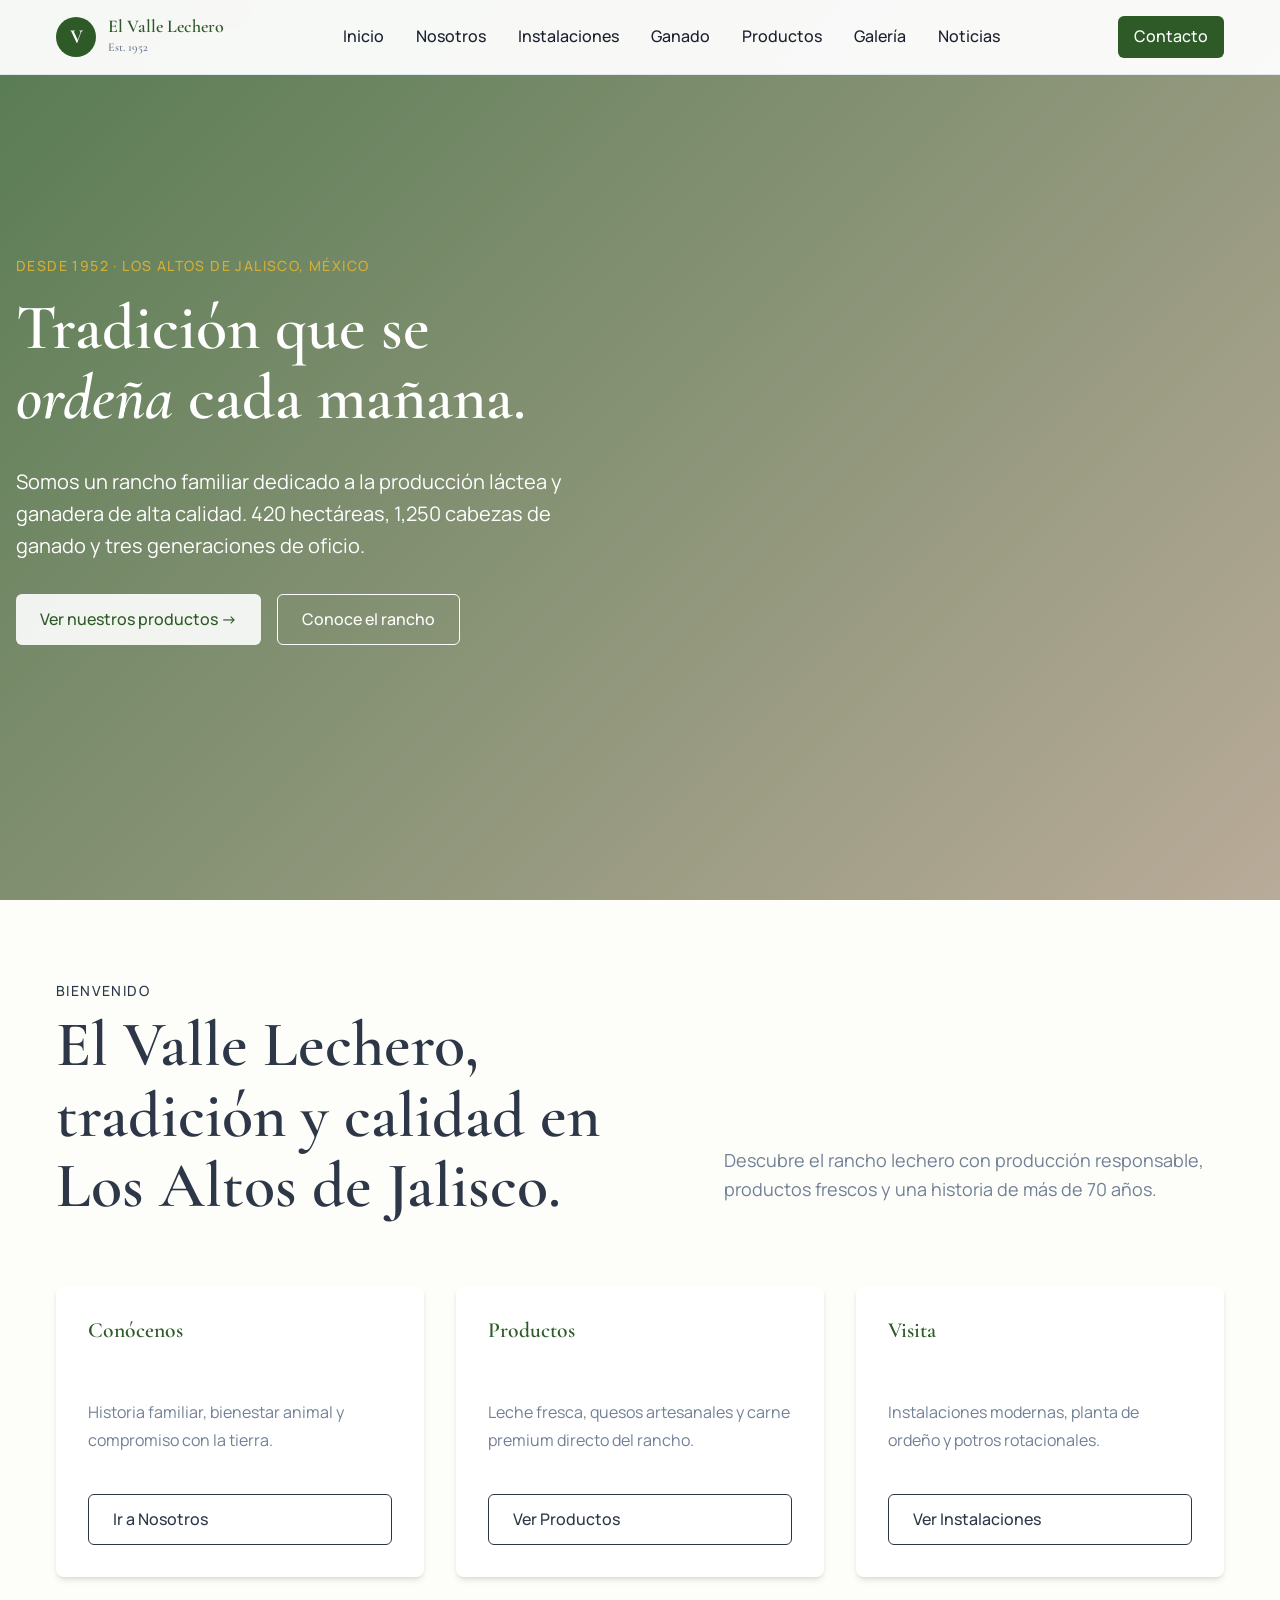
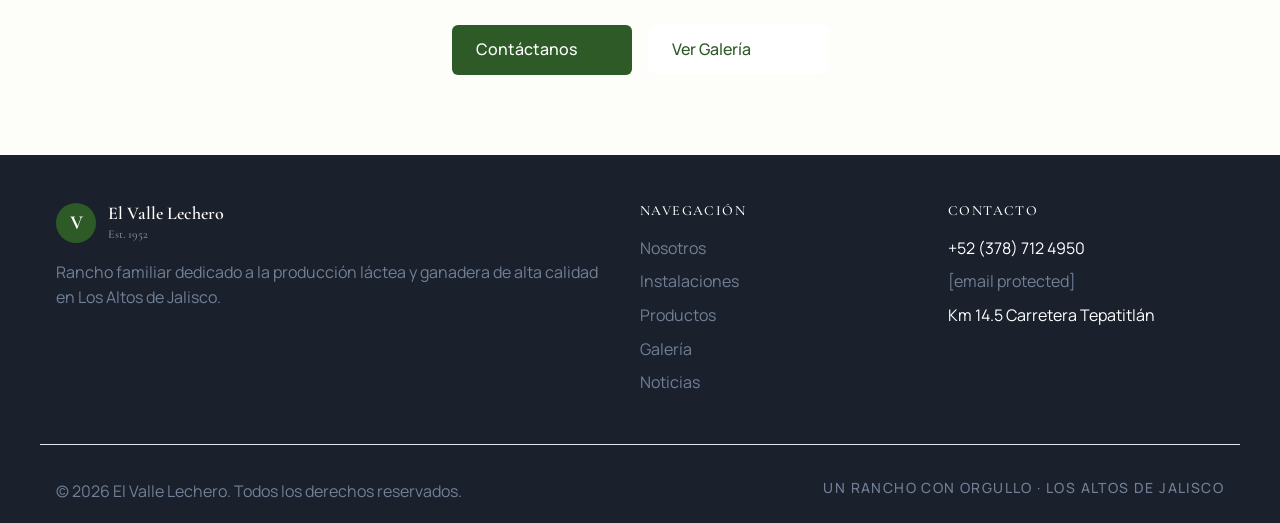
==== index.html @ 0d09d8d4 "Mi primer commit" ====
<!DOCTYPE html>
<html lang="es">
<head>
  <meta charset="UTF-8" />
  <meta name="viewport" content="width=device-width, initial-scale=1.0" />
  <title>El Valle Lechero — Rancho Lechero y Ganadero | Los Altos de Jalisco</title>
  <meta name="description" content="El Valle Lechero · Tradición ganadera y producción láctea de calidad desde 1952. Leche fresca, quesos artesanales y carne premium en Los Altos de Jalisco." />
  <link rel="preconnect" href="https://fonts.googleapis.com" />
  <link rel="preconnect" href="https://fonts.gstatic.com" crossorigin />
  <link href="https://fonts.googleapis.com/css2?family=Cormorant+Garamond:ital,wght@0,400;0,500;0,600;0,700;1,400&family=Manrope:wght@300;400;500;600;700&display=swap" rel="stylesheet" />
  <link rel="stylesheet" href="style.css" />
</head>
<body>
  <!-- ========== NAVBAR ========== -->
  <header class="nav" id="navbar">
    <div class="nav__container">
      <a href="index.html" class="nav__logo" aria-label="Inicio El Valle Lechero">
        <span class="nav__logo-mark">V</span>
        <span class="nav__logo-text">
          <span class="nav__logo-name">El Valle Lechero</span>
          <span class="nav__logo-since">Est. 1952</span>
        </span>
      </a>

      <nav class="nav__links" aria-label="Navegación principal">
        <a href="index.html">Inicio</a>
        <a href="nosotros.html">Nosotros</a>
        <a href="instalaciones.html">Instalaciones</a>
        <a href="ganado.html">Ganado</a>
        <a href="productos.html">Productos</a>
        <a href="galeria.html">Galería</a>
        <a href="blog.html">Noticias</a>
      </nav>

      <a href="contacto.html" class="nav__cta">Contacto</a>

      <button class="nav__toggle" id="navToggle" aria-label="Abrir menú" aria-expanded="false">
        <span></span><span></span><span></span>
      </button>
    </div>

    <div class="nav__mobile" id="navMobile">
      <a href="index.html">Inicio</a>
      <a href="nosotros.html">Nosotros</a>
      <a href="instalaciones.html">Instalaciones</a>
      <a href="ganado.html">Ganado</a>
      <a href="productos.html">Productos</a>
      <a href="galeria.html">Galería</a>
      <a href="blog.html">Noticias</a>
      <a href="contacto.html" class="nav__cta nav__cta--mobile">Contacto</a>
    </div>
  </header>

  <!-- ========== HERO ========== -->
  <section id="inicio" class="hero">
    <div class="hero__bg">
      <img src="https://images.unsplash.com/photo-1500595046743-cd271d694d30?auto=format&fit=crop&w=2000&q=80" alt="Vacas al atardecer en el rancho" />
      <div class="hero__overlay"></div>
    </div>
    <div class="hero__content">
      <p class="overline hero__overline">Desde 1952 · Los Altos de Jalisco, México</p>
      <h1 class="display">Tradición que se <em>ordeña</em> cada mañana.</h1>
      <p class="hero__lead">
        Somos un rancho familiar dedicado a la producción láctea y ganadera de
        alta calidad. 420 hectáreas, 1,250 cabezas de ganado y tres
        generaciones de oficio.
      </p>
      <div class="hero__cta">
        <a href="productos.html" class="btn btn--light">Ver nuestros productos →</a>
        <a href="nosotros.html" class="btn btn--ghost">Conoce el rancho</a>
      </div>
    </div>
  </section>

  <section class="section section--alt">
    <div class="container">
      <div class="section__header">
        <div>
          <p class="overline">Bienvenido</p>
          <h2 class="display">El Valle Lechero, tradición y calidad en Los Altos de Jalisco.</h2>
        </div>
        <p class="section__intro">Descubre el rancho lechero con producción responsable, productos frescos y una historia de más de 70 años.</p>
      </div>

      <div class="grid-3">
        <article class="home-card reveal">
          <h3>Conócenos</h3>
          <p>Historia familiar, bienestar animal y compromiso con la tierra.</p>
          <a href="nosotros.html" class="btn btn--ghost">Ir a Nosotros</a>
        </article>
        <article class="home-card reveal">
          <h3>Productos</h3>
          <p>Leche fresca, quesos artesanales y carne premium directo del rancho.</p>
          <a href="productos.html" class="btn btn--ghost">Ver Productos</a>
        </article>
        <article class="home-card reveal">
          <h3>Visita</h3>
          <p>Instalaciones modernas, planta de ordeño y potros rotacionales.</p>
          <a href="instalaciones.html" class="btn btn--ghost">Ver Instalaciones</a>
        </article>
      </div>

      <div class="home-cta reveal">
        <a href="contacto.html" class="btn btn--primary">Contáctanos</a>
        <a href="galeria.html" class="btn btn--light">Ver Galería</a>
      </div>
    </div>
  </section>

  <footer class="footer">
    <div class="container footer__grid">
      <div class="footer__brand">
        <div class="nav__logo">
          <span class="nav__logo-mark nav__logo-mark--gold">V</span>
          <span class="nav__logo-text">
            <span class="nav__logo-name" style="color:#FFFDF9">El Valle Lechero</span>
            <span class="nav__logo-since">Est. 1952</span>
          </span>
        </div>
        <p>Rancho familiar dedicado a la producción láctea y ganadera de alta calidad en Los Altos de Jalisco.</p>
      </div>
      <div>
        <h4 class="overline overline--gold">Navegación</h4>
        <ul><li><a href="nosotros.html">Nosotros</a></li><li><a href="instalaciones.html">Instalaciones</a></li><li><a href="productos.html">Productos</a></li><li><a href="galeria.html">Galería</a></li><li><a href="blog.html">Noticias</a></li></ul>
      </div>
      <div>
        <h4 class="overline overline--gold">Contacto</h4>
        <ul><li>+52 (378) 712 4950</li><li><a href="/cdn-cgi/l/email-protection" class="__cf_email__" data-cfemail="ceada1a0baafadbaa18eaba2b8afa2a2aba2abada6abbca1e0a3b6">[email&#160;protected]</a></li><li style="margin-top:.5rem">Km 14.5 Carretera Tepatitlán</li></ul>
      </div>
    </div>
    <div class="container footer__bottom">
      <span>© <span id="year"></span> El Valle Lechero. Todos los derechos reservados.</span>
      <span class="overline">Un rancho con orgullo · Los Altos de Jalisco</span>
    </div>
  </footer>

  <script data-cfasync="false" src="/cdn-cgi/scripts/5c5dd728/cloudflare-static/email-decode.min.js"></script><script src="data.js"></script>
  <script src="script.js"></script>
<script defer src="https://static.cloudflareinsights.com/beacon.min.js/v8c78df7c7c0f484497ecbca7046644da1771523124516" integrity="sha512-8DS7rgIrAmghBFwoOTujcf6D9rXvH8xm8JQ1Ja01h9QX8EzXldiszufYa4IFfKdLUKTTrnSFXLDkUEOTrZQ8Qg==" data-cf-beacon='{"version":"2024.11.0","token":"7f7b0fd8732c4326aae4b9d58d5c514a","server_timing":{"name":{"cfCacheStatus":true,"cfEdge":true,"cfExtPri":true,"cfL4":true,"cfOrigin":true,"cfSpeedBrain":true},"location_startswith":null}}' crossorigin="anonymous"></script>
</body>
</html>
---- style.css ----
/* ========== RESET & BASE ========== */
*,
*::before,
*::after {
  box-sizing: border-box;
}

html {
  scroll-behavior: smooth;
}

body {
  margin: 0;
  font-family: 'Manrope', sans-serif;
  font-size: 1rem;
  line-height: 1.6;
  color: #2d3748;
  background-color: #ffffff;
  -webkit-font-smoothing: antialiased;
  -moz-osx-font-smoothing: grayscale;
}

img {
  max-width: 100%;
  height: auto;
  display: block;
}

a {
  color: inherit;
  text-decoration: none;
}

button {
  font-family: inherit;
  border: none;
  background: none;
  cursor: pointer;
}

/* ========== TYPOGRAPHY ========== */
.display {
  font-family: 'Cormorant Garamond', serif;
  font-size: clamp(2rem, 5vw, 4rem);
  font-weight: 600;
  line-height: 1.1;
  margin: 0;
}

h1, h2, h3, h4, h5, h6 {
  font-family: 'Cormorant Garamond', serif;
  font-weight: 600;
  line-height: 1.2;
  margin: 0 0 1rem 0;
}

h2 { font-size: clamp(1.5rem, 4vw, 3rem); }
h3 { font-size: 1.5rem; }

.overline {
  font-size: 0.875rem;
  font-weight: 500;
  text-transform: uppercase;
  letter-spacing: 0.1em;
  margin: 0 0 0.5rem 0;
}

.prose {
  font-size: 1.125rem;
  line-height: 1.7;
}

.prose p {
  margin: 0 0 1rem 0;
}

.prose p:last-child {
  margin-bottom: 0;
}

/* ========== COLORS & VARIABLES ========== */
:root {
  --color-primary: #2d5a27;
  --color-secondary: #8b7355;
  --color-accent: #d4af37;
  --color-light: #fdfdf9;
  --color-dark: #1a202c;
  --color-gray: #718096;
  --color-border: #e2e8f0;
  --shadow: 0 4px 6px -1px rgba(0, 0, 0, 0.1), 0 2px 4px -1px rgba(0, 0, 0, 0.06);
  --shadow-lg: 0 10px 15px -3px rgba(0, 0, 0, 0.1), 0 4px 6px -2px rgba(0, 0, 0, 0.05);
}

/* ========== UTILITIES ========== */
.container {
  width: 100%;
  max-width: 1200px;
  margin: 0 auto;
  padding: 0 1rem;
}

.section {
  padding: 5rem 0;
}

.section--alt {
  background-color: var(--color-light);
}

.btn {
  display: inline-flex;
  align-items: center;
  gap: 0.5rem;
  padding: 0.75rem 1.5rem;
  font-weight: 500;
  border-radius: 0.375rem;
  transition: all 0.2s ease;
}

.btn--primary {
  background-color: var(--color-primary);
  color: white;
}

.btn--primary:hover {
  background-color: #1e3a1a;
}

.btn--light {
  background-color: rgba(255, 255, 255, 0.9);
  color: var(--color-primary);
  backdrop-filter: blur(10px);
}

.btn--light:hover {
  background-color: white;
}

.btn--ghost {
  border: 1px solid currentColor;
}

.btn--ghost:hover {
  background-color: currentColor;
  color: white;
}

.grid-2 {
  display: grid;
  grid-template-columns: repeat(auto-fit, minmax(300px, 1fr));
  gap: 2rem;
}

.grid-3 {
  display: grid;
  grid-template-columns: repeat(auto-fit, minmax(250px, 1fr));
  gap: 2rem;
}

.reveal {
  opacity: 0;
  transform: translateY(30px);
  transition: all 0.6s ease;
}

.reveal.revealed {
  opacity: 1;
  transform: translateY(0);
}

/* ========== NAV ========== */
.nav {
  position: fixed;
  top: 0;
  left: 0;
  right: 0;
  z-index: 1000;
  background-color: rgba(255, 255, 255, 0.95);
  backdrop-filter: blur(10px);
  border-bottom: 1px solid var(--color-border);
  transition: all 0.3s ease;
}

.nav__container {
  display: flex;
  align-items: center;
  justify-content: space-between;
  padding: 1rem;
  max-width: 1200px;
  margin: 0 auto;
}

.nav__logo {
  display: flex;
  align-items: center;
  gap: 0.75rem;
  font-family: 'Cormorant Garamond', serif;
  font-weight: 600;
  color: var(--color-primary);
}

.nav__logo-mark {
  display: flex;
  align-items: center;
  justify-content: center;
  width: 2.5rem;
  height: 2.5rem;
  background-color: var(--color-primary);
  color: white;
  border-radius: 50%;
  font-size: 1.25rem;
  font-weight: 700;
}

.nav__logo-text {
  display: flex;
  flex-direction: column;
}

.nav__logo-name {
  font-size: 1.125rem;
  line-height: 1.2;
}

.nav__logo-since {
  font-size: 0.75rem;
  color: var(--color-gray);
}

.nav__links {
  display: flex;
  gap: 2rem;
  align-items: center;
}

.nav__links a {
  font-weight: 500;
  color: var(--color-dark);
  transition: color 0.2s ease, opacity 0.2s ease;
}

.nav__links a:hover,
.nav__links a.active {
  color: var(--color-primary);
  opacity: 1;
}

.nav__cta {
  background-color: var(--color-primary);
  color: white;
  padding: 0.5rem 1rem;
  border-radius: 0.375rem;
  font-weight: 500;
  transition: background-color 0.2s ease;
}

.nav__cta:hover {
  background-color: #1e3a1a;
}

.nav__toggle {
  display: none;
  flex-direction: column;
  gap: 0.25rem;
}

.nav__toggle span {
  width: 1.5rem;
  height: 2px;
  background-color: var(--color-dark);
  transition: all 0.3s ease;
}

.nav__mobile {
  display: none;
  position: absolute;
  top: 100%;
  left: 0;
  right: 0;
  background-color: white;
  border-bottom: 1px solid var(--color-border);
  padding: 1rem;
  flex-direction: column;
  gap: 1rem;
}

.nav__mobile a {
  padding: 0.5rem 0;
  border-bottom: 1px solid var(--color-border);
}

/* ========== HERO ========== */
.hero {
  position: relative;
  height: 100vh;
  display: flex;
  align-items: center;
  overflow: hidden;
}

.hero__bg {
  position: absolute;
  top: 0;
  left: 0;
  right: 0;
  bottom: 0;
}

.hero__bg img {
  width: 100%;
  height: 100%;
  object-fit: cover;
}

.hero__overlay {
  position: absolute;
  top: 0;
  left: 0;
  right: 0;
  bottom: 0;
  background: linear-gradient(135deg, rgba(45, 90, 39, 0.8) 0%, rgba(139, 115, 85, 0.6) 100%);
}

.hero__content {
  position: relative;
  z-index: 1;
  max-width: 600px;
  color: white;
  padding: 0 1rem;
}

.hero__overline {
  color: var(--color-accent);
  margin-bottom: 1rem;
}

.hero__lead {
  font-size: 1.25rem;
  margin: 2rem 0;
  line-height: 1.6;
}

.hero__cta {
  display: flex;
  gap: 1rem;
  flex-wrap: wrap;
}

/* ========== NOSOTROS ========== */
.nosotros {
  padding: 5rem 0;
}

.nosotros__grid {
  display: grid;
  grid-template-columns: 1fr 1fr;
  gap: 4rem;
  align-items: center;
}

.nosotros__media {
  position: relative;
}

.nosotros__media img {
  border-radius: 0.5rem;
  box-shadow: var(--shadow-lg);
}

.nosotros__badge {
  position: absolute;
  bottom: -2rem;
  right: -2rem;
  background-color: var(--color-accent);
  color: var(--color-dark);
  padding: 1.5rem;
  border-radius: 50%;
  text-align: center;
  box-shadow: var(--shadow);
}

.nosotros__badge-num {
  font-size: 2rem;
  display: block;
}

.nosotros__copy h2 {
  margin-bottom: 2rem;
}

.stats {
  display: grid;
  grid-template-columns: repeat(auto-fit, minmax(120px, 1fr));
  gap: 2rem;
  margin: 2rem 0;
}

.stat {
  text-align: center;
}

.stat__num {
  display: block;
  font-family: 'Cormorant Garamond', serif;
  font-size: 2rem;
  font-weight: 600;
  color: var(--color-primary);
}

.values {
  display: grid;
  grid-template-columns: repeat(auto-fit, minmax(250px, 1fr));
  gap: 2rem;
  margin-top: 3rem;
}

.value h3 {
  font-size: 1.25rem;
  margin-bottom: 0.5rem;
  color: var(--color-primary);
}

.value p {
  color: var(--color-gray);
}

/* ========== INSTALACIONES ========== */
.section__header {
  display: grid;
  grid-template-columns: 1fr auto;
  gap: 2rem;
  align-items: end;
  margin-bottom: 4rem;
}

.section__header--stack {
  grid-template-columns: 1fr;
  gap: 1rem;
}

.section__intro {
  font-size: 1.125rem;
  color: var(--color-gray);
  max-width: 500px;
}

.facility {
  background-color: white;
  border-radius: 0.5rem;
  overflow: hidden;
  box-shadow: var(--shadow);
  transition: transform 0.3s ease, box-shadow 0.3s ease;
}

.facility:hover {
  transform: translateY(-5px);
  box-shadow: var(--shadow-lg);
}

.home-card {
  background-color: white;
  border-radius: 0.5rem;
  padding: 2rem;
  box-shadow: var(--shadow);
  display: flex;
  flex-direction: column;
  justify-content: space-between;
  gap: 1.5rem;
}

.home-card h3 {
  font-size: 1.35rem;
  color: var(--color-primary);
}

.home-card p {
  color: var(--color-gray);
  line-height: 1.7;
}

.home-cta {
  margin-top: 3rem;
  display: flex;
  gap: 1rem;
  flex-wrap: wrap;
  justify-content: center;
}

.home-cta .btn {
  min-width: 180px;
}

.facility__media {
  position: relative;
  height: 200px;
  overflow: hidden;
}

.facility__media img {
  width: 100%;
  height: 100%;
  object-fit: cover;
  transition: transform 0.3s ease;
}

.facility:hover .facility__media img {
  transform: scale(1.05);
}

.facility__num {
  position: absolute;
  top: 1rem;
  left: 1rem;
  background-color: var(--color-accent);
  color: var(--color-dark);
  padding: 0.25rem 0.5rem;
  border-radius: 0.25rem;
  font-weight: 600;
}

.facility h3 {
  padding: 1.5rem 1.5rem 0.5rem;
  font-size: 1.25rem;
}

.facility p {
  padding: 0 1.5rem 1.5rem;
  color: var(--color-gray);
}

/* ========== GANADO ========== */
.cattle {
  background-color: white;
  border-radius: 0.5rem;
  overflow: hidden;
  box-shadow: var(--shadow);
  transition: transform 0.3s ease;
}

.cattle:hover {
  transform: translateY(-5px);
}

.cattle__media {
  height: 200px;
  overflow: hidden;
}

.cattle__media img {
  width: 100%;
  height: 100%;
  object-fit: cover;
  transition: transform 0.3s ease;
}

.cattle:hover .cattle__media img {
  transform: scale(1.05);
}

.cattle__body {
  padding: 1.5rem;
}

.cattle__head {
  display: flex;
  justify-content: space-between;
  align-items: start;
  margin-bottom: 1rem;
}

.overline--accent {
  color: var(--color-accent);
}

.cattle__foot {
  display: flex;
  justify-content: space-between;
  align-items: end;
  margin-top: 1.5rem;
  padding-top: 1rem;
  border-top: 1px solid var(--color-border);
}

/* ========== PRODUCTOS ========== */
.filters {
  display: flex;
  gap: 0.5rem;
  flex-wrap: wrap;
}

.filter {
  padding: 0.5rem 1rem;
  border: 1px solid var(--color-border);
  border-radius: 2rem;
  background-color: white;
  color: var(--color-gray);
  transition: all 0.2s ease;
}

.filter:hover,
.filter.is-active {
  background-color: var(--color-primary);
  color: white;
  border-color: var(--color-primary);
}

.products {
  display: grid;
  grid-template-columns: repeat(auto-fill, minmax(280px, 1fr));
  gap: 2rem;
  margin-top: 3rem;
}

.product {
  background-color: white;
  border-radius: 0.5rem;
  overflow: hidden;
  box-shadow: var(--shadow);
  transition: transform 0.3s ease, box-shadow 0.3s ease;
}

.product:hover {
  transform: translateY(-5px);
  box-shadow: var(--shadow-lg);
}

.product__media {
  height: 200px;
  overflow: hidden;
}

.product__media img {
  width: 100%;
  height: 100%;
  object-fit: cover;
  transition: transform 0.3s ease;
}

.product:hover .product__media img {
  transform: scale(1.05);
}

.product__body {
  padding: 1.5rem;
}

.product__body h3 {
  font-size: 1.25rem;
  margin-bottom: 0.5rem;
  color: var(--color-primary);
}

.product__body p {
  color: var(--color-gray);
  margin-bottom: 1rem;
}

.product__price {
  display: flex;
  justify-content: space-between;
  align-items: end;
  padding-top: 1rem;
  border-top: 1px solid var(--color-border);
}

/* ========== GALERIA ========== */
.gallery {
  display: grid;
  grid-template-columns: repeat(auto-fill, minmax(250px, 1fr));
  gap: 1rem;
  margin-top: 3rem;
}

.gallery img {
  width: 100%;
  height: 200px;
  object-fit: cover;
  border-radius: 0.5rem;
  cursor: pointer;
  transition: transform 0.3s ease;
}

.gallery img:hover {
  transform: scale(1.02);
}

/* ========== LIGHTBOX ========== */
.lightbox {
  position: fixed;
  top: 0;
  left: 0;
  right: 0;
  bottom: 0;
  background-color: rgba(0, 0, 0, 0.9);
  z-index: 2000;
  display: flex;
  align-items: center;
  justify-content: center;
  opacity: 0;
  visibility: hidden;
  transition: all 0.3s ease;
}

.lightbox[aria-hidden="false"] {
  opacity: 1;
  visibility: visible;
}

.lightbox__close {
  position: absolute;
  top: 2rem;
  right: 2rem;
  background: none;
  border: none;
  color: white;
  font-size: 2rem;
  cursor: pointer;
  z-index: 1;
}

.lightbox__nav {
  position: absolute;
  top: 50%;
  transform: translateY(-50%);
  background: rgba(255, 255, 255, 0.2);
  color: white;
  border: none;
  width: 3rem;
  height: 3rem;
  border-radius: 50%;
  display: flex;
  align-items: center;
  justify-content: center;
  font-size: 1.5rem;
  cursor: pointer;
  transition: background-color 0.2s ease;
}

.lightbox__nav:hover {
  background: rgba(255, 255, 255, 0.3);
}

.lightbox__nav--prev {
  left: 2rem;
}

.lightbox__nav--next {
  right: 2rem;
}

#lbImage {
  max-width: 90vw;
  max-height: 90vh;
  object-fit: contain;
}

.lightbox__caption {
  position: absolute;
  bottom: 2rem;
  left: 50%;
  transform: translateX(-50%);
  color: white;
  text-align: center;
  background: rgba(0, 0, 0, 0.5);
  padding: 1rem;
  border-radius: 0.5rem;
  max-width: 80vw;
}

/* ========== BLOG ========== */
.news {
  display: grid;
  grid-template-columns: repeat(auto-fill, minmax(300px, 1fr));
  gap: 2rem;
  margin-top: 3rem;
}

.news-item {
  background-color: white;
  border-radius: 0.5rem;
  overflow: hidden;
  box-shadow: var(--shadow);
  transition: transform 0.3s ease;
}

.news-item:hover {
  transform: translateY(-5px);
}

.news-item__media {
  height: 200px;
  overflow: hidden;
}

.news-item__media img {
  width: 100%;
  height: 100%;
  object-fit: cover;
  transition: transform 0.3s ease;
}

.news-item:hover .news-item__media img {
  transform: scale(1.05);
}

.news-item__body {
  padding: 1.5rem;
}

.news-item__body time {
  display: block;
  margin-bottom: 0.5rem;
  color: var(--color-accent);
}

.news-item__body h3 {
  font-size: 1.25rem;
  margin-bottom: 0.5rem;
  color: var(--color-primary);
}

.news-item__body p {
  color: var(--color-gray);
  margin-bottom: 1rem;
}

/* ========== CONTACTO ========== */
.contacto {
  background-color: var(--color-primary);
  color: white;
  padding: 5rem 0;
}

.contacto__grid {
  display: grid;
  grid-template-columns: 1fr 1fr;
  gap: 4rem;
  align-items: start;
}

.contacto__lead {
  font-size: 1.125rem;
  margin: 2rem 0;
  line-height: 1.6;
}

.contact-info {
  list-style: none;
  padding: 0;
  margin: 2rem 0;
}

.contact-info li {
  margin-bottom: 1rem;
}

.contact-info a {
  color: var(--color-accent);
  text-decoration: underline;
}

.form {
  background-color: white;
  color: var(--color-dark);
  padding: 2rem;
  border-radius: 0.5rem;
  box-shadow: var(--shadow-lg);
}

.form h3 {
  margin-bottom: 1.5rem;
  color: var(--color-primary);
}

.form__row {
  display: grid;
  grid-template-columns: 1fr 1fr;
  gap: 1rem;
  margin-bottom: 1rem;
}

.form label {
  display: flex;
  flex-direction: column;
  gap: 0.5rem;
  font-weight: 500;
}

.form input,
.form textarea {
  padding: 0.75rem;
  border: 1px solid var(--color-border);
  border-radius: 0.375rem;
  font-family: inherit;
  font-size: 1rem;
  transition: border-color 0.2s ease;
}

.form input:focus,
.form textarea:focus {
  outline: none;
  border-color: var(--color-primary);
}

.form textarea {
  resize: vertical;
  min-height: 120px;
}

.form__foot {
  display: flex;
  justify-content: space-between;
  align-items: end;
  margin-top: 1.5rem;
}

.form__foot small {
  color: var(--color-gray);
  font-size: 0.875rem;
}

.form__msg {
  margin-top: 1rem;
  padding: 0.75rem;
  border-radius: 0.375rem;
  display: none;
}

.form__msg--success {
  background-color: #c6f6d5;
  color: #22543d;
}

.form__msg--error {
  background-color: #fed7d7;
  color: #742a2a;
}

/* ========== FOOTER ========== */
.footer {
  background-color: var(--color-dark);
  color: white;
  padding: 3rem 0 1rem;
}

.footer__grid {
  display: grid;
  grid-template-columns: 2fr 1fr 1fr;
  gap: 2rem;
  margin-bottom: 2rem;
}

.footer__brand p {
  color: var(--color-gray);
  margin: 1rem 0;
}

.footer h4 {
  margin-bottom: 1rem;
}

.footer ul {
  list-style: none;
  padding: 0;
}

.footer li {
  margin-bottom: 0.5rem;
}

.footer a {
  color: var(--color-gray);
  transition: color 0.2s ease;
}

.footer a:hover {
  color: var(--color-accent);
}

.footer__bottom {
  display: flex;
  justify-content: space-between;
  align-items: center;
  padding-top: 2rem;
  border-top: 1px solid var(--color-border);
  color: var(--color-gray);
}

.section-controls {
  position: fixed;
  right: 1.5rem;
  bottom: 1.5rem;
  z-index: 1500;
  display: flex;
  align-items: center;
  gap: 1rem;
  padding: 0.75rem 1rem;
  background: rgba(255, 255, 255, 0.92);
  box-shadow: var(--shadow-lg);
  border-radius: 999px;
  backdrop-filter: blur(12px);
  opacity: 0;
  transform: translateY(20px);
  animation: fadeInUp 0.8s ease forwards 0.4s;
}

.section-controls__label {
  font-size: 0.95rem;
  font-weight: 600;
  color: var(--color-dark);
  min-width: 120px;
  text-align: center;
}

.section-controls__btn {
  padding: 0.75rem 1rem;
  border-radius: 999px;
  background-color: var(--color-primary);
  color: white;
  font-weight: 600;
  transition: transform 0.25s ease, background-color 0.25s ease, box-shadow 0.25s ease;
}

.section-controls__btn:hover {
  transform: translateY(-2px);
  background-color: #1f4a1d;
  box-shadow: 0 10px 20px rgba(45, 90, 39, 0.2);
}

.section-controls__btn:disabled {
  opacity: 0.4;
  cursor: not-allowed;
  transform: none;
}

@keyframes fadeInUp {
  to {
    opacity: 1;
    transform: translateY(0);
  }
}

@media (max-width: 768px) {
  .section-controls {
    right: 1rem;
    bottom: 1rem;
    left: 1rem;
    justify-content: space-between;
  }
}

@media (max-width: 480px) {
  .section-controls {
    flex-direction: column;
    align-items: stretch;
    gap: 0.75rem;
  }
}

/* ========== RESPONSIVE ========== */
@media (max-width: 768px) {
  .nav__links {
    display: none;
  }

  .nav__toggle {
    display: flex;
  }

  .hero__content {
    text-align: center;
    max-width: none;
  }

  .hero__cta {
    justify-content: center;
  }

  .nosotros__grid,
  .contacto__grid {
    grid-template-columns: 1fr;
    gap: 2rem;
  }

  .section__header {
    grid-template-columns: 1fr;
    text-align: center;
  }

  .grid-2,
  .grid-3 {
    grid-template-columns: 1fr;
  }

  .form__row {
    grid-template-columns: 1fr;
  }

  .form__foot {
    flex-direction: column;
    gap: 1rem;
    align-items: stretch;
  }

  .footer__grid {
    grid-template-columns: 1fr;
    gap: 2rem;
  }

  .footer__bottom {
    flex-direction: column;
    gap: 1rem;
    text-align: center;
  }

  .lightbox__nav {
    width: 2.5rem;
    height: 2.5rem;
    font-size: 1.25rem;
  }

  .lightbox__nav--prev {
    left: 1rem;
  }

  .lightbox__nav--next {
    right: 1rem;
  }
}

@media (max-width: 480px) {
  .hero {
    height: auto;
    min-height: 100vh;
    padding: 5rem 0;
  }

  .display {
    font-size: clamp(1.75rem, 8vw, 3rem);
  }

  .section {
    padding: 3rem 0;
  }

  .container {
    padding: 0 1rem;
  }
}
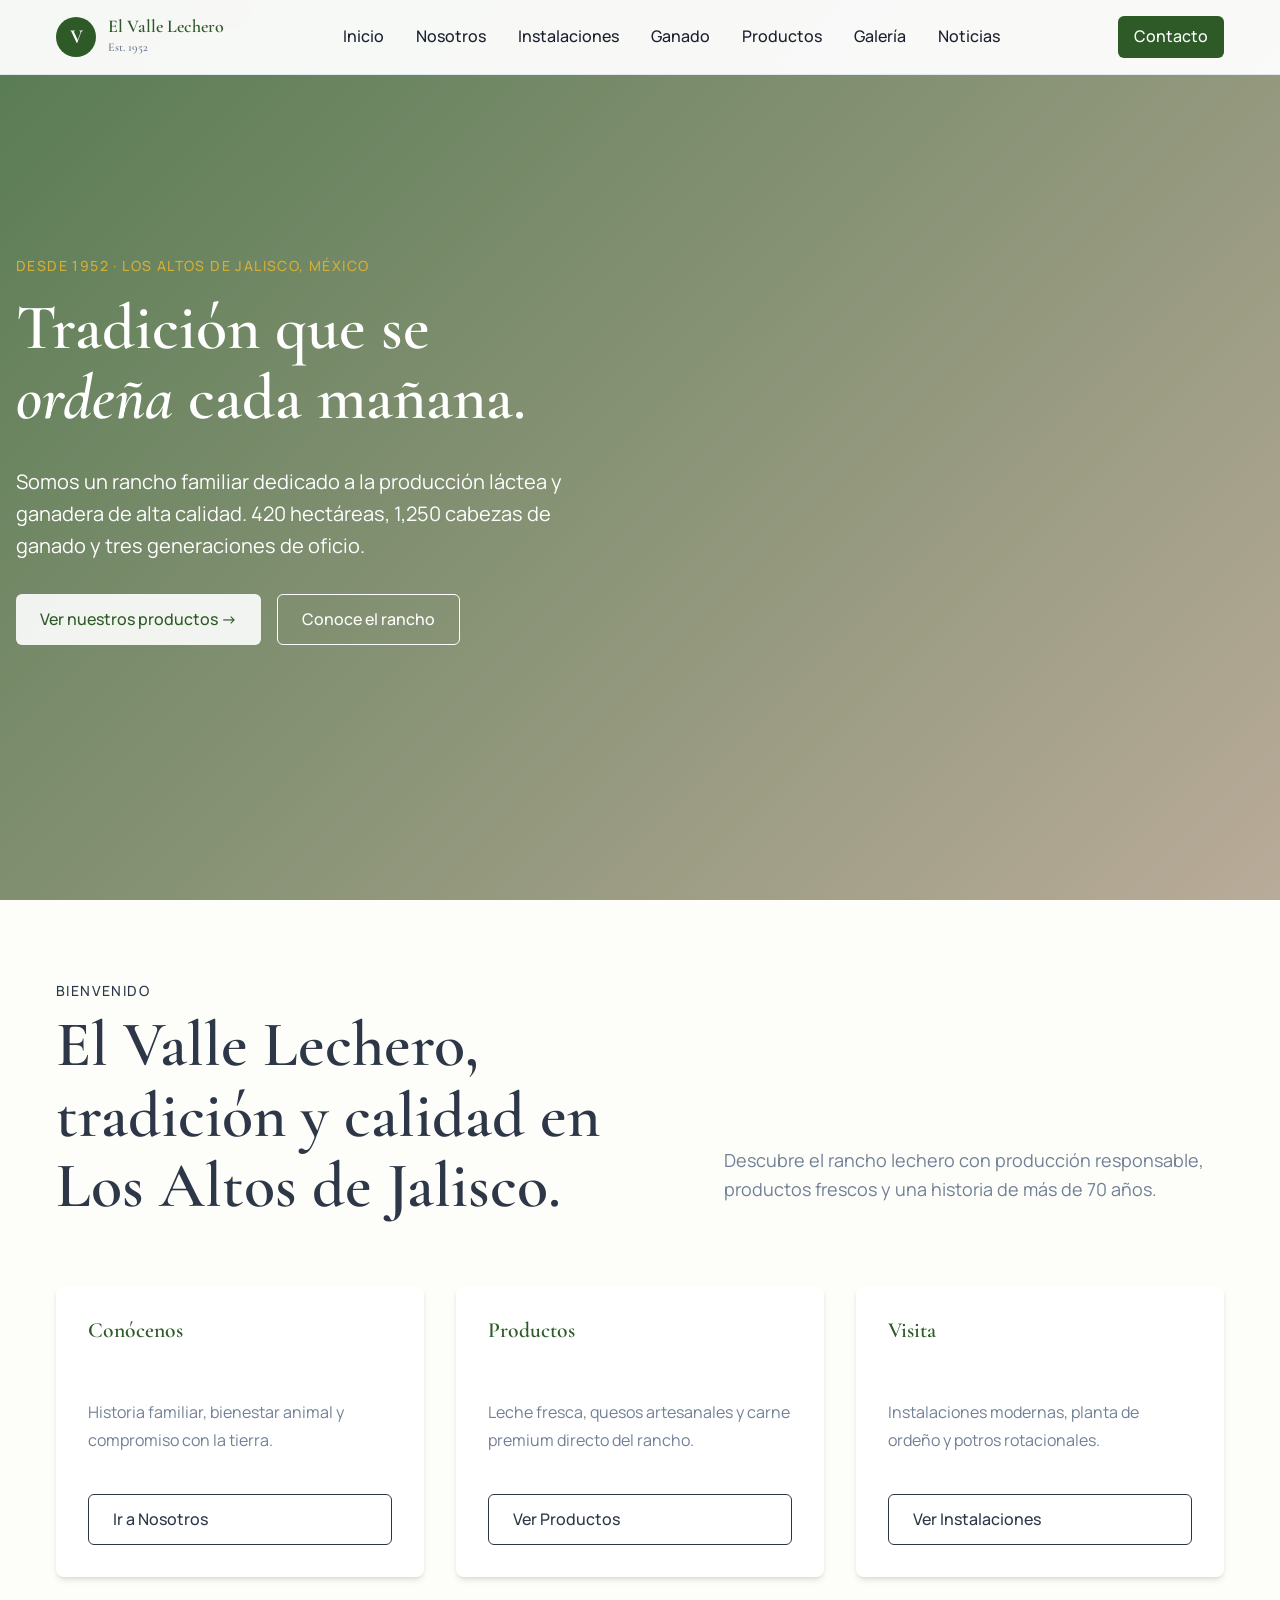
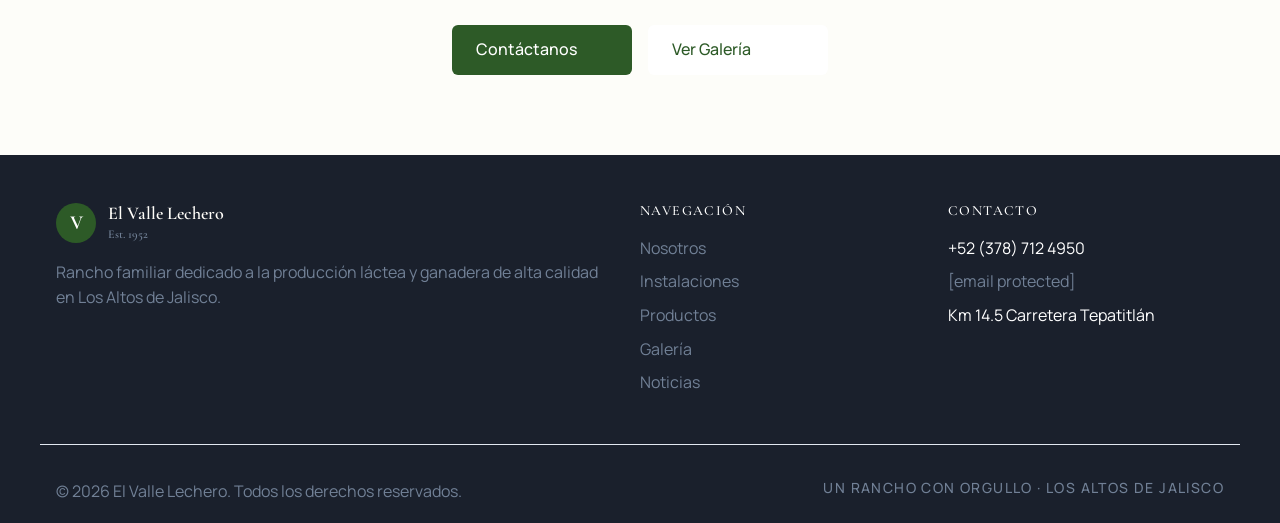
==== commit 13e6db6f: "primer commit" ====
--- a/index.html
+++ b/index.html
@@ -9,6 +9,7 @@
   <link rel="preconnect" href="https://fonts.gstatic.com" crossorigin />
   <link href="https://fonts.googleapis.com/css2?family=Cormorant+Garamond:ital,wght@0,400;0,500;0,600;0,700;1,400&family=Manrope:wght@300;400;500;600;700&display=swap" rel="stylesheet" />
   <link rel="stylesheet" href="style.css" />
+  <script src="https://code.jquery.com/jquery-3.7.1.min.js"></script>
 </head>
 <body>
   <!-- ========== NAVBAR ========== -->
@@ -137,5 +138,9 @@
   <script data-cfasync="false" src="/cdn-cgi/scripts/5c5dd728/cloudflare-static/email-decode.min.js"></script><script src="data.js"></script>
   <script src="script.js"></script>
 <script defer src="https://static.cloudflareinsights.com/beacon.min.js/v8c78df7c7c0f484497ecbca7046644da1771523124516" integrity="sha512-8DS7rgIrAmghBFwoOTujcf6D9rXvH8xm8JQ1Ja01h9QX8EzXldiszufYa4IFfKdLUKTTrnSFXLDkUEOTrZQ8Qg==" data-cf-beacon='{"version":"2024.11.0","token":"7f7b0fd8732c4326aae4b9d58d5c514a","server_timing":{"name":{"cfCacheStatus":true,"cfEdge":true,"cfExtPri":true,"cfL4":true,"cfOrigin":true,"cfSpeedBrain":true},"location_startswith":null}}' crossorigin="anonymous"></script>
+<script src="jquery-4.0.0.min.js"></script>
+    
+    
+    <script src="script.js"></script>
 </body>
 </html>
--- a/style.css
+++ b/style.css
@@ -76,6 +76,22 @@
 
 .prose p:last-child {
   margin-bottom: 0;
+}
+
+.paragraph-border {
+  border: 1px solid var(--color-border);
+  margin: 2px;
+  padding: 0.75rem;
+  border-radius: 0.35rem;
+  background-color: #ffffff;
+}
+
+.div-border-verde {
+  border: 1px dashed var(--color-primary);
+  padding: 0.75rem;
+  margin: 0.5rem 0;
+  border-radius: 0.5rem;
+  background-color: rgba(45, 90, 39, 0.05);
 }
 
 /* ========== COLORS & VARIABLES ========== */
